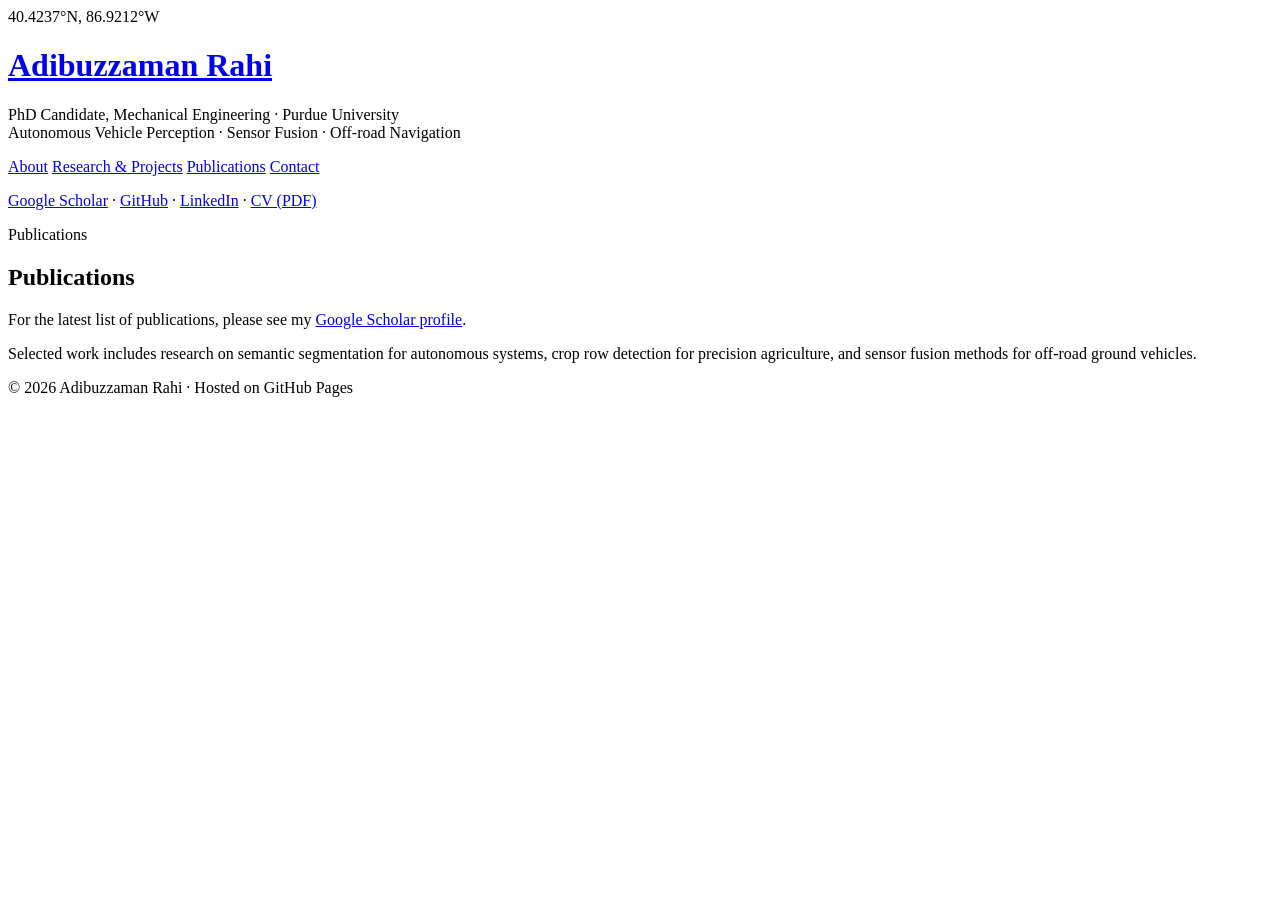
==== publications.html @ ce164005 "Create publications.html for displaying research work This HTML file contains a structured layout fo" ====
<!DOCTYPE html>
<html lang="en">
<head>
  <meta charset="UTF-8">
  <title>Adibuzzaman Rahi | Publications</title>
  <meta name="viewport" content="width=device-width, initial-scale=1">
  <meta name="description" content="Publications by Adibuzzaman Rahi on autonomous vehicle perception, sensor fusion, and off-road navigation.">

  <link rel="preconnect" href="https://fonts.googleapis.com">
  <link rel="preconnect" href="https://fonts.gstatic.com" crossorigin>
  <link href="https://fonts.googleapis.com/css2?family=Space+Grotesk:wght@500;600;700&family=Source+Serif+4:opsz,wght@8..60,400;8..60,600&family=IBM+Plex+Mono:wght@400;500&display=swap" rel="stylesheet">
  <link rel="stylesheet" href="style.css">
</head>
<body>

<header>
  <div class="container">
    <span class="coord-tag">40.4237°N, 86.9212°W</span>
    <h1><a href="index.html">Adibuzzaman Rahi</a></h1>
    <p class="tagline">
      PhD Candidate, Mechanical Engineering · Purdue University<br>
      Autonomous Vehicle Perception · Sensor Fusion · Off-road Navigation
    </p>
    <nav class="site-nav">
      <a href="index.html">About</a>
      <a href="research.html">Research &amp; Projects</a>
      <a href="publications.html" class="active">Publications</a>
      <a href="contact.html">Contact</a>
    </nav>
    <p class="nav-links">
      <a href="https://scholar.google.com/citations?user=qTOtY88AAAAJ" target="_blank">Google Scholar</a> ·
      <a href="https://github.com/11rahi23" target="_blank">GitHub</a> ·
      <a href="https://www.linkedin.com/in/adibuzzamanrahi" target="_blank">LinkedIn</a> ·
      <a href="files/Full_CV.pdf" target="_blank">CV (PDF)</a>
    </p>
  </div>
</header>

<main class="container">

  <section class="section">
    <p class="eyebrow">Publications</p>
    <h2>Publications</h2>
    <p>
      For the latest list of publications, please see my
      <a href="https://scholar.google.com/citations?user=qTOtY88AAAAJ" target="_blank">Google Scholar profile</a>.
    </p>
    <p>
      Selected work includes research on semantic segmentation for autonomous systems, crop row detection for precision agriculture, and sensor fusion methods for off-road ground vehicles.
    </p>
  </section>

</main>

<footer class="footer">
  © <span id="year"></span> Adibuzzaman Rahi · Hosted on GitHub Pages
</footer>

<script>
  document.getElementById('year').textContent = new Date().getFullYear();
</script>

</body>
</html>
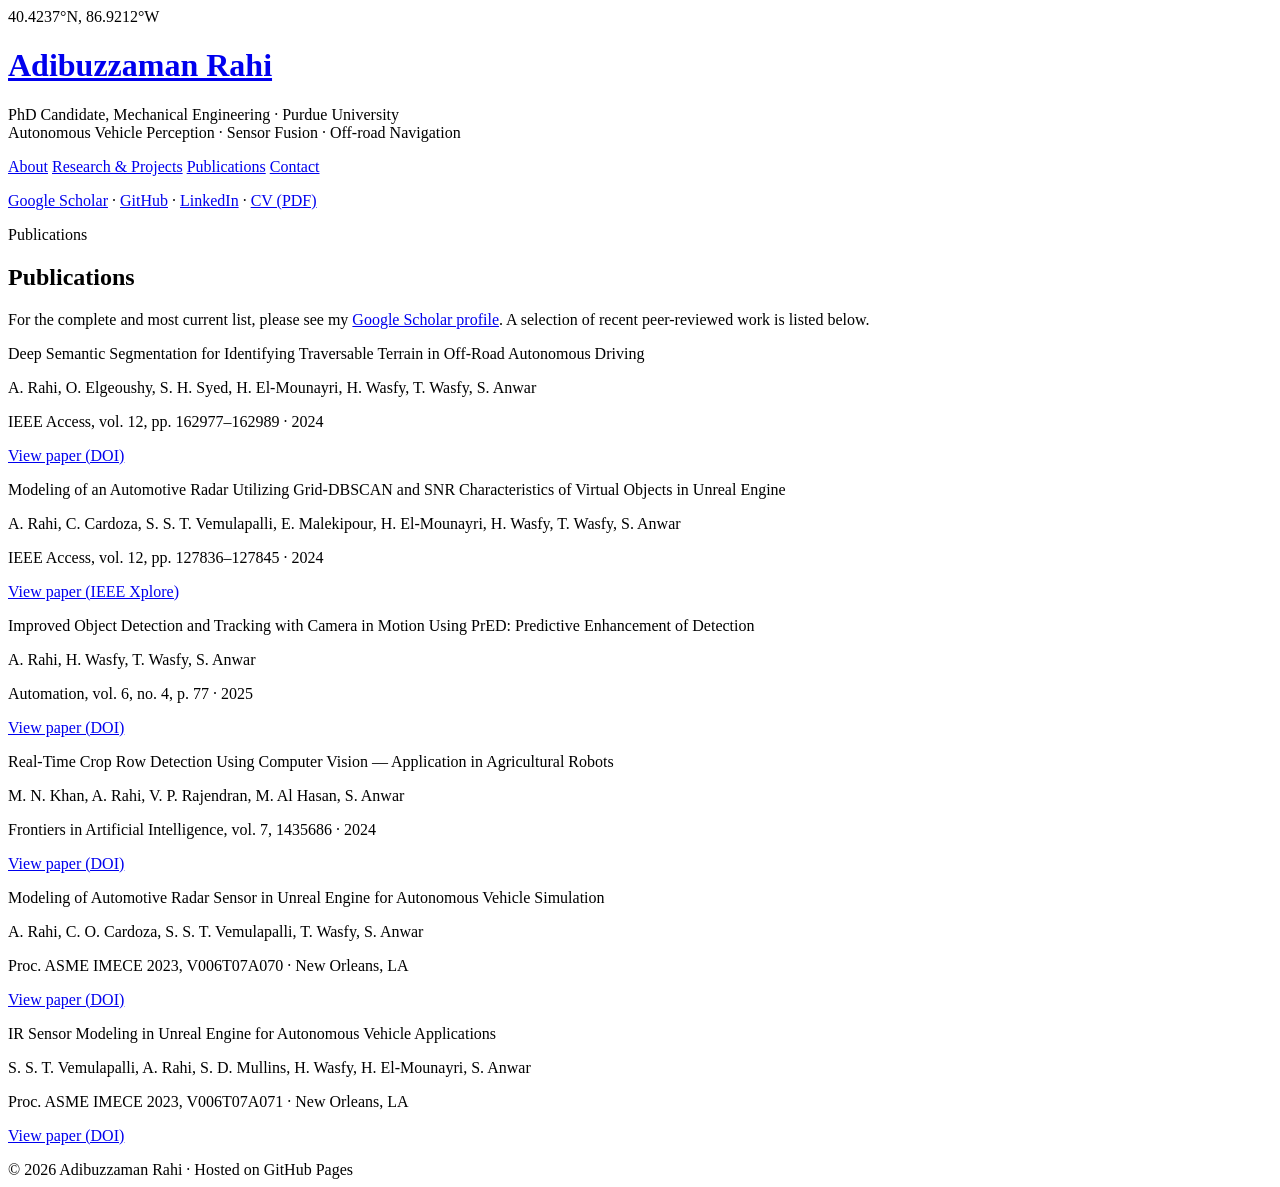
==== commit b20e319f: "Revise publications section in publications.html Updated publication descriptions and added new entr" ====
--- a/publications.html
+++ b/publications.html
@@ -42,12 +42,52 @@
     <p class="eyebrow">Publications</p>
     <h2>Publications</h2>
     <p>
-      For the latest list of publications, please see my
+      For the complete and most current list, please see my
       <a href="https://scholar.google.com/citations?user=qTOtY88AAAAJ" target="_blank">Google Scholar profile</a>.
+      A selection of recent peer-reviewed work is listed below.
     </p>
-    <p>
-      Selected work includes research on semantic segmentation for autonomous systems, crop row detection for precision agriculture, and sensor fusion methods for off-road ground vehicles.
-    </p>
+
+    <div class="pub">
+      <p class="pub-title">Deep Semantic Segmentation for Identifying Traversable Terrain in Off-Road Autonomous Driving</p>
+      <p class="pub-authors"><span class="me">A. Rahi</span>, O. Elgeoushy, S. H. Syed, H. El-Mounayri, H. Wasfy, T. Wasfy, S. Anwar</p>
+      <p class="pub-venue">IEEE Access, vol. 12, pp. 162977–162989 · 2024</p>
+      <p class="pub-link"><a href="https://doi.org/10.1109/ACCESS.2024.3491135" target="_blank">View paper (DOI)</a></p>
+    </div>
+
+    <div class="pub">
+      <p class="pub-title">Modeling of an Automotive Radar Utilizing Grid-DBSCAN and SNR Characteristics of Virtual Objects in Unreal Engine</p>
+      <p class="pub-authors"><span class="me">A. Rahi</span>, C. Cardoza, S. S. T. Vemulapalli, E. Malekipour, H. El-Mounayri, H. Wasfy, T. Wasfy, S. Anwar</p>
+      <p class="pub-venue">IEEE Access, vol. 12, pp. 127836–127845 · 2024</p>
+      <p class="pub-link"><a href="https://ieeexplore.ieee.org/document/10666669" target="_blank">View paper (IEEE Xplore)</a></p>
+    </div>
+
+    <div class="pub">
+      <p class="pub-title">Improved Object Detection and Tracking with Camera in Motion Using PrED: Predictive Enhancement of Detection</p>
+      <p class="pub-authors"><span class="me">A. Rahi</span>, H. Wasfy, T. Wasfy, S. Anwar</p>
+      <p class="pub-venue">Automation, vol. 6, no. 4, p. 77 · 2025</p>
+      <p class="pub-link"><a href="https://doi.org/10.3390/automation6040077" target="_blank">View paper (DOI)</a></p>
+    </div>
+
+    <div class="pub">
+      <p class="pub-title">Real-Time Crop Row Detection Using Computer Vision — Application in Agricultural Robots</p>
+      <p class="pub-authors">M. N. Khan, <span class="me">A. Rahi</span>, V. P. Rajendran, M. Al Hasan, S. Anwar</p>
+      <p class="pub-venue">Frontiers in Artificial Intelligence, vol. 7, 1435686 · 2024</p>
+      <p class="pub-link"><a href="https://doi.org/10.3389/frai.2024.1435686" target="_blank">View paper (DOI)</a></p>
+    </div>
+
+    <div class="pub">
+      <p class="pub-title">Modeling of Automotive Radar Sensor in Unreal Engine for Autonomous Vehicle Simulation</p>
+      <p class="pub-authors"><span class="me">A. Rahi</span>, C. O. Cardoza, S. S. T. Vemulapalli, T. Wasfy, S. Anwar</p>
+      <p class="pub-venue">Proc. ASME IMECE 2023, V006T07A070 · New Orleans, LA</p>
+      <p class="pub-link"><a href="https://doi.org/10.1115/IMECE2023-112964" target="_blank">View paper (DOI)</a></p>
+    </div>
+
+    <div class="pub">
+      <p class="pub-title">IR Sensor Modeling in Unreal Engine for Autonomous Vehicle Applications</p>
+      <p class="pub-authors">S. S. T. Vemulapalli, <span class="me">A. Rahi</span>, S. D. Mullins, H. Wasfy, H. El-Mounayri, S. Anwar</p>
+      <p class="pub-venue">Proc. ASME IMECE 2023, V006T07A071 · New Orleans, LA</p>
+      <p class="pub-link"><a href="https://doi.org/10.1115/IMECE2023-113001" target="_blank">View paper (DOI)</a></p>
+    </div>
   </section>
 
 </main>
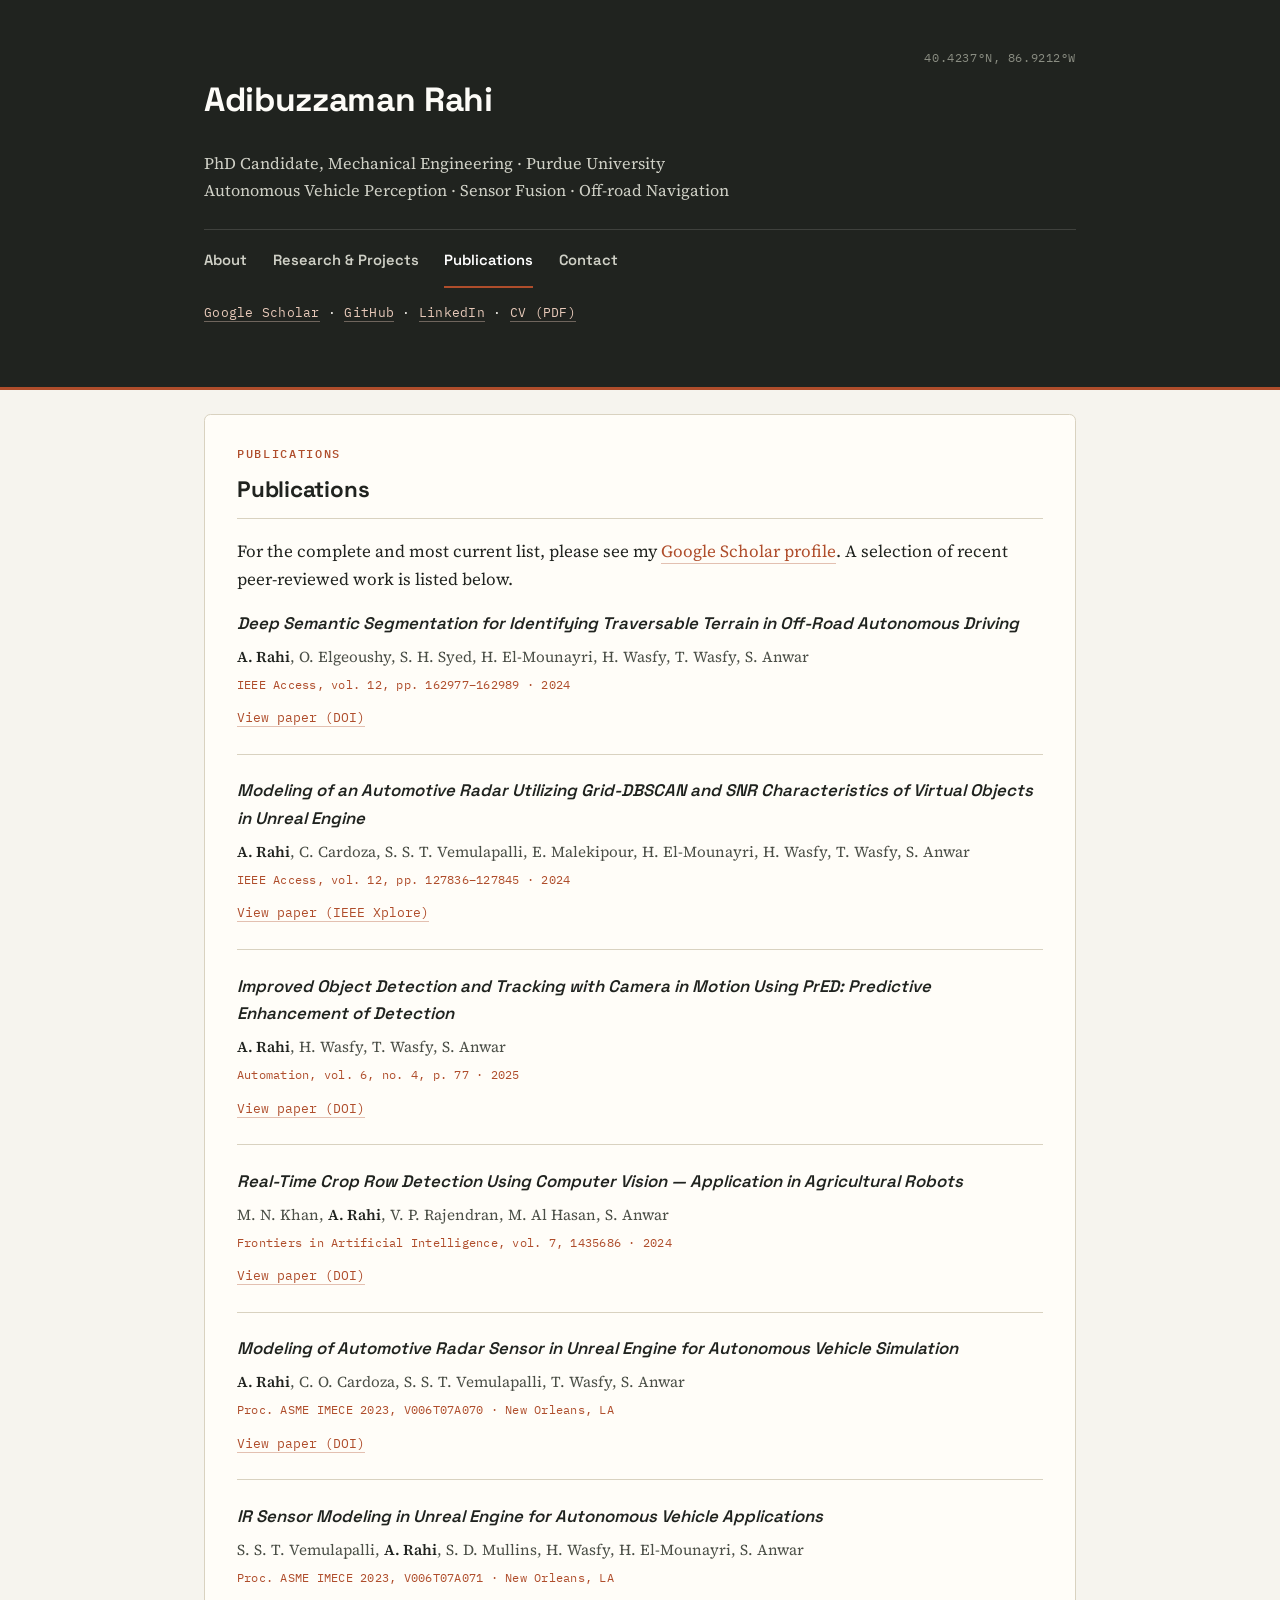
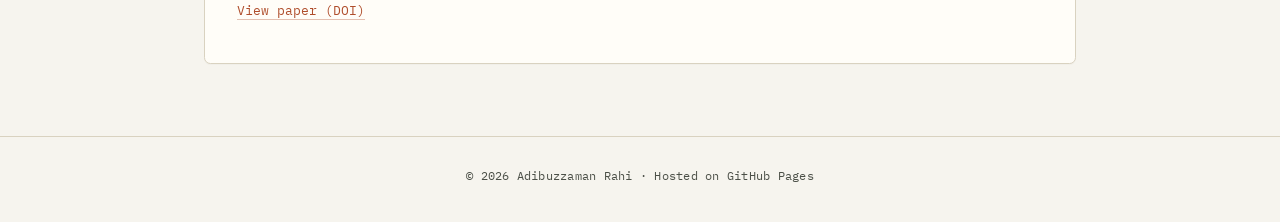
==== commit 92f77679: "Italicize publication titles in publications.html Updated publication titles to italicize them for b" ====
--- a/publications.html
+++ b/publications.html
@@ -48,42 +48,42 @@
     </p>
 
     <div class="pub">
-      <p class="pub-title">Deep Semantic Segmentation for Identifying Traversable Terrain in Off-Road Autonomous Driving</p>
+      <p class="pub-title"><em>Deep Semantic Segmentation for Identifying Traversable Terrain in Off-Road Autonomous Driving</em></p>
       <p class="pub-authors"><span class="me">A. Rahi</span>, O. Elgeoushy, S. H. Syed, H. El-Mounayri, H. Wasfy, T. Wasfy, S. Anwar</p>
       <p class="pub-venue">IEEE Access, vol. 12, pp. 162977–162989 · 2024</p>
       <p class="pub-link"><a href="https://doi.org/10.1109/ACCESS.2024.3491135" target="_blank">View paper (DOI)</a></p>
     </div>
 
     <div class="pub">
-      <p class="pub-title">Modeling of an Automotive Radar Utilizing Grid-DBSCAN and SNR Characteristics of Virtual Objects in Unreal Engine</p>
+      <p class="pub-title"><em>Modeling of an Automotive Radar Utilizing Grid-DBSCAN and SNR Characteristics of Virtual Objects in Unreal Engine</em></p>
       <p class="pub-authors"><span class="me">A. Rahi</span>, C. Cardoza, S. S. T. Vemulapalli, E. Malekipour, H. El-Mounayri, H. Wasfy, T. Wasfy, S. Anwar</p>
       <p class="pub-venue">IEEE Access, vol. 12, pp. 127836–127845 · 2024</p>
       <p class="pub-link"><a href="https://ieeexplore.ieee.org/document/10666669" target="_blank">View paper (IEEE Xplore)</a></p>
     </div>
 
     <div class="pub">
-      <p class="pub-title">Improved Object Detection and Tracking with Camera in Motion Using PrED: Predictive Enhancement of Detection</p>
+      <p class="pub-title"><em>Improved Object Detection and Tracking with Camera in Motion Using PrED: Predictive Enhancement of Detection</em></p>
       <p class="pub-authors"><span class="me">A. Rahi</span>, H. Wasfy, T. Wasfy, S. Anwar</p>
       <p class="pub-venue">Automation, vol. 6, no. 4, p. 77 · 2025</p>
       <p class="pub-link"><a href="https://doi.org/10.3390/automation6040077" target="_blank">View paper (DOI)</a></p>
     </div>
 
     <div class="pub">
-      <p class="pub-title">Real-Time Crop Row Detection Using Computer Vision — Application in Agricultural Robots</p>
+      <p class="pub-title"><em>Real-Time Crop Row Detection Using Computer Vision — Application in Agricultural Robots</em></p>
       <p class="pub-authors">M. N. Khan, <span class="me">A. Rahi</span>, V. P. Rajendran, M. Al Hasan, S. Anwar</p>
       <p class="pub-venue">Frontiers in Artificial Intelligence, vol. 7, 1435686 · 2024</p>
       <p class="pub-link"><a href="https://doi.org/10.3389/frai.2024.1435686" target="_blank">View paper (DOI)</a></p>
     </div>
 
     <div class="pub">
-      <p class="pub-title">Modeling of Automotive Radar Sensor in Unreal Engine for Autonomous Vehicle Simulation</p>
+      <p class="pub-title"><em>Modeling of Automotive Radar Sensor in Unreal Engine for Autonomous Vehicle Simulation</em></p>
       <p class="pub-authors"><span class="me">A. Rahi</span>, C. O. Cardoza, S. S. T. Vemulapalli, T. Wasfy, S. Anwar</p>
       <p class="pub-venue">Proc. ASME IMECE 2023, V006T07A070 · New Orleans, LA</p>
       <p class="pub-link"><a href="https://doi.org/10.1115/IMECE2023-112964" target="_blank">View paper (DOI)</a></p>
     </div>
 
     <div class="pub">
-      <p class="pub-title">IR Sensor Modeling in Unreal Engine for Autonomous Vehicle Applications</p>
+      <p class="pub-title"><em>IR Sensor Modeling in Unreal Engine for Autonomous Vehicle Applications</em></p>
       <p class="pub-authors">S. S. T. Vemulapalli, <span class="me">A. Rahi</span>, S. D. Mullins, H. Wasfy, H. El-Mounayri, S. Anwar</p>
       <p class="pub-venue">Proc. ASME IMECE 2023, V006T07A071 · New Orleans, LA</p>
       <p class="pub-link"><a href="https://doi.org/10.1115/IMECE2023-113001" target="_blank">View paper (DOI)</a></p>
--- a/style.css
+++ b/style.css
@@ -0,0 +1,298 @@
+:root {
+  --paper: #f6f4ee;       /* warm paper background */
+  --card: #fffdf8;        /* slightly lifted card surface */
+  --ink: #20231f;         /* near-black, warm dark */
+  --ink-soft: #4b4f47;    /* secondary text */
+  --khaki: #8a6d3b;       /* trail / contour line */
+  --moss: #51694f;        /* terrain / vegetation accent */
+  --rust: #af4d2b;        /* signal accent, used sparingly */
+  --line: #d9d2c0;        /* hairline / border tone */
+}
+
+* { box-sizing: border-box; }
+
+body {
+  font-family: "Source Serif 4", Georgia, serif;
+  margin: 0;
+  padding: 0;
+  line-height: 1.65;
+  background: var(--paper);
+  color: var(--ink);
+  font-size: 17px;
+}
+
+h1, h2, h3 {
+  margin-top: 0;
+  color: var(--ink);
+  font-family: "Space Grotesk", sans-serif;
+  letter-spacing: -0.01em;
+}
+
+a {
+  color: var(--rust);
+  text-decoration: none;
+  border-bottom: 1px solid rgba(175, 77, 43, 0.35);
+}
+a:hover {
+  border-bottom-color: var(--rust);
+}
+
+.container {
+  max-width: 920px;
+  margin: 0 auto;
+  padding: 1.5rem;
+}
+
+/* ---------- Header ---------- */
+header {
+  position: relative;
+  background-color: var(--ink);
+  color: #f6f4ee;
+  padding: 3rem 1.5rem 0;
+  border-bottom: 3px solid var(--rust);
+}
+header .container {
+  position: relative;
+}
+header .coord-tag {
+  position: absolute;
+  top: 0;
+  right: 1.5rem;
+  font-family: "IBM Plex Mono", monospace;
+  font-size: 0.72rem;
+  letter-spacing: 0.05em;
+  color: #8a8d82;
+}
+header h1 {
+  color: #fdfcf8;
+  font-size: 2.1rem;
+  font-weight: 700;
+}
+header h1 a {
+  color: inherit;
+  border-bottom: none;
+}
+header .tagline {
+  font-size: 1.02rem;
+  margin: 0.4rem 0 0;
+  color: #cfd0c6;
+  font-family: "Source Serif 4", serif;
+}
+
+/* primary page navigation */
+.site-nav {
+  display: flex;
+  gap: 1.6rem;
+  flex-wrap: wrap;
+  margin-top: 1.6rem;
+  padding-top: 1.1rem;
+  border-top: 1px solid rgba(246, 244, 238, 0.14);
+  font-family: "Space Grotesk", sans-serif;
+  font-size: 0.92rem;
+  font-weight: 600;
+}
+.site-nav a {
+  color: #cfd0c6;
+  border-bottom: 2px solid transparent;
+  padding-bottom: 0.85rem;
+}
+.site-nav a:hover {
+  color: #fff;
+}
+.site-nav a.active {
+  color: #fff;
+  border-bottom-color: var(--rust);
+}
+
+/* secondary external links line */
+.nav-links {
+  margin-top: 0;
+  padding: 0.9rem 0 1.6rem;
+  font-family: "IBM Plex Mono", monospace;
+  font-size: 0.82rem;
+  letter-spacing: 0.02em;
+}
+.nav-links a {
+  color: #e7c9b9;
+  border-bottom-color: rgba(231, 201, 185, 0.4);
+}
+.nav-links a:hover {
+  color: #fff;
+  border-bottom-color: #fff;
+}
+
+/* ---------- Sections ---------- */
+.section {
+  margin-bottom: 2rem;
+  background: var(--card);
+  padding: 1.85rem 2rem;
+  border-radius: 0.4rem;
+  border: 1px solid var(--line);
+  box-shadow: 0 1px 0 rgba(32, 35, 31, 0.02);
+}
+
+.eyebrow {
+  font-family: "IBM Plex Mono", monospace;
+  font-size: 0.74rem;
+  letter-spacing: 0.14em;
+  text-transform: uppercase;
+  color: var(--rust);
+  margin: 0 0 0.5rem;
+  font-weight: 500;
+}
+
+h2 {
+  font-size: 1.4rem;
+  padding-bottom: 0.6rem;
+  border-bottom: 1px solid var(--line);
+  margin-bottom: 1.1rem;
+}
+
+h3 {
+  font-size: 1.08rem;
+  color: var(--moss);
+  margin-top: 1.6rem;
+  margin-bottom: 0.3rem;
+}
+
+/* ---------- About / photo layout ---------- */
+.about-grid {
+  display: flex;
+  gap: 1.9rem;
+  align-items: flex-start;
+}
+.about-photo-wrap {
+  flex: 0 0 188px;
+}
+.about-photo-frame {
+  position: relative;
+  width: 188px;
+  height: 188px;
+}
+.about-photo-frame::before {
+  content: "";
+  position: absolute;
+  top: 9px;
+  left: 9px;
+  width: 100%;
+  height: 100%;
+  border: 1.5px solid var(--rust);
+  border-radius: 0.25rem;
+  z-index: 0;
+}
+.about-photo-frame img {
+  position: relative;
+  z-index: 1;
+  width: 188px;
+  height: 188px;
+  object-fit: cover;
+  border-radius: 0.25rem;
+  border: 1.5px solid var(--ink);
+  display: block;
+  margin: 0;
+}
+.photo-caption {
+  font-family: "IBM Plex Mono", monospace;
+  font-size: 0.68rem;
+  letter-spacing: 0.06em;
+  text-transform: uppercase;
+  color: var(--ink-soft);
+  margin-top: 0.85rem;
+  text-align: center;
+}
+.about-text {
+  flex: 1 1 auto;
+  min-width: 0;
+}
+.about-text p:first-child { margin-top: 0; }
+
+@media (max-width: 600px) {
+  header, .container { padding: 1.25rem; }
+  header { padding-top: 2rem; }
+  .section { padding: 1.4rem 1.3rem; }
+  .about-grid {
+    flex-direction: column;
+    align-items: center;
+    text-align: left;
+  }
+  .about-photo-wrap { flex: 0 0 auto; }
+  .site-nav { gap: 1.1rem; font-size: 0.86rem; }
+}
+
+/* ---------- Tags / pills ---------- */
+.tag-row { margin-top: 1.1rem; }
+.pill {
+  display: inline-block;
+  font-family: "IBM Plex Mono", monospace;
+  font-size: 0.74rem;
+  letter-spacing: 0.02em;
+  color: var(--ink-soft);
+  background: transparent;
+  padding: 0.3rem 0;
+  margin: 0 1.1rem 0.4rem 0;
+  border-bottom: 2px solid var(--moss);
+}
+
+ul {
+  padding-left: 1.2rem;
+  margin-top: 0.5rem;
+}
+li { margin-bottom: 0.35rem; }
+
+img {
+  display: block;
+  margin-top: 0.85rem;
+  border-radius: 0.3rem;
+  border: 1px solid var(--line);
+  max-width: 100%;
+  height: auto;
+}
+
+.pub {
+  margin-top: 1.6rem;
+  padding-top: 1.4rem;
+  border-top: 1px solid var(--line);
+}
+.pub:first-of-type {
+  margin-top: 0;
+  padding-top: 0;
+  border-top: none;
+}
+.pub-title {
+  font-family: "Space Grotesk", sans-serif;
+  font-size: 1.05rem;
+  font-weight: 600;
+  color: var(--ink);
+  margin: 0 0 0.4rem;
+}
+.pub-authors {
+  font-size: 0.95rem;
+  color: var(--ink-soft);
+  margin: 0 0 0.3rem;
+}
+.pub-authors .me {
+  color: var(--ink);
+  font-weight: 600;
+}
+.pub-venue {
+  font-family: "IBM Plex Mono", monospace;
+  font-size: 0.78rem;
+  letter-spacing: 0.02em;
+  color: var(--rust);
+  margin: 0 0 0.5rem;
+}
+.pub-link {
+  font-family: "IBM Plex Mono", monospace;
+  font-size: 0.8rem;
+}
+
+.footer {
+  text-align: center;
+  font-family: "IBM Plex Mono", monospace;
+  font-size: 0.78rem;
+  letter-spacing: 0.02em;
+  color: var(--ink-soft);
+  padding: 1.75rem 0 2.25rem;
+  border-top: 1px solid var(--line);
+  margin-top: 1rem;
+}
